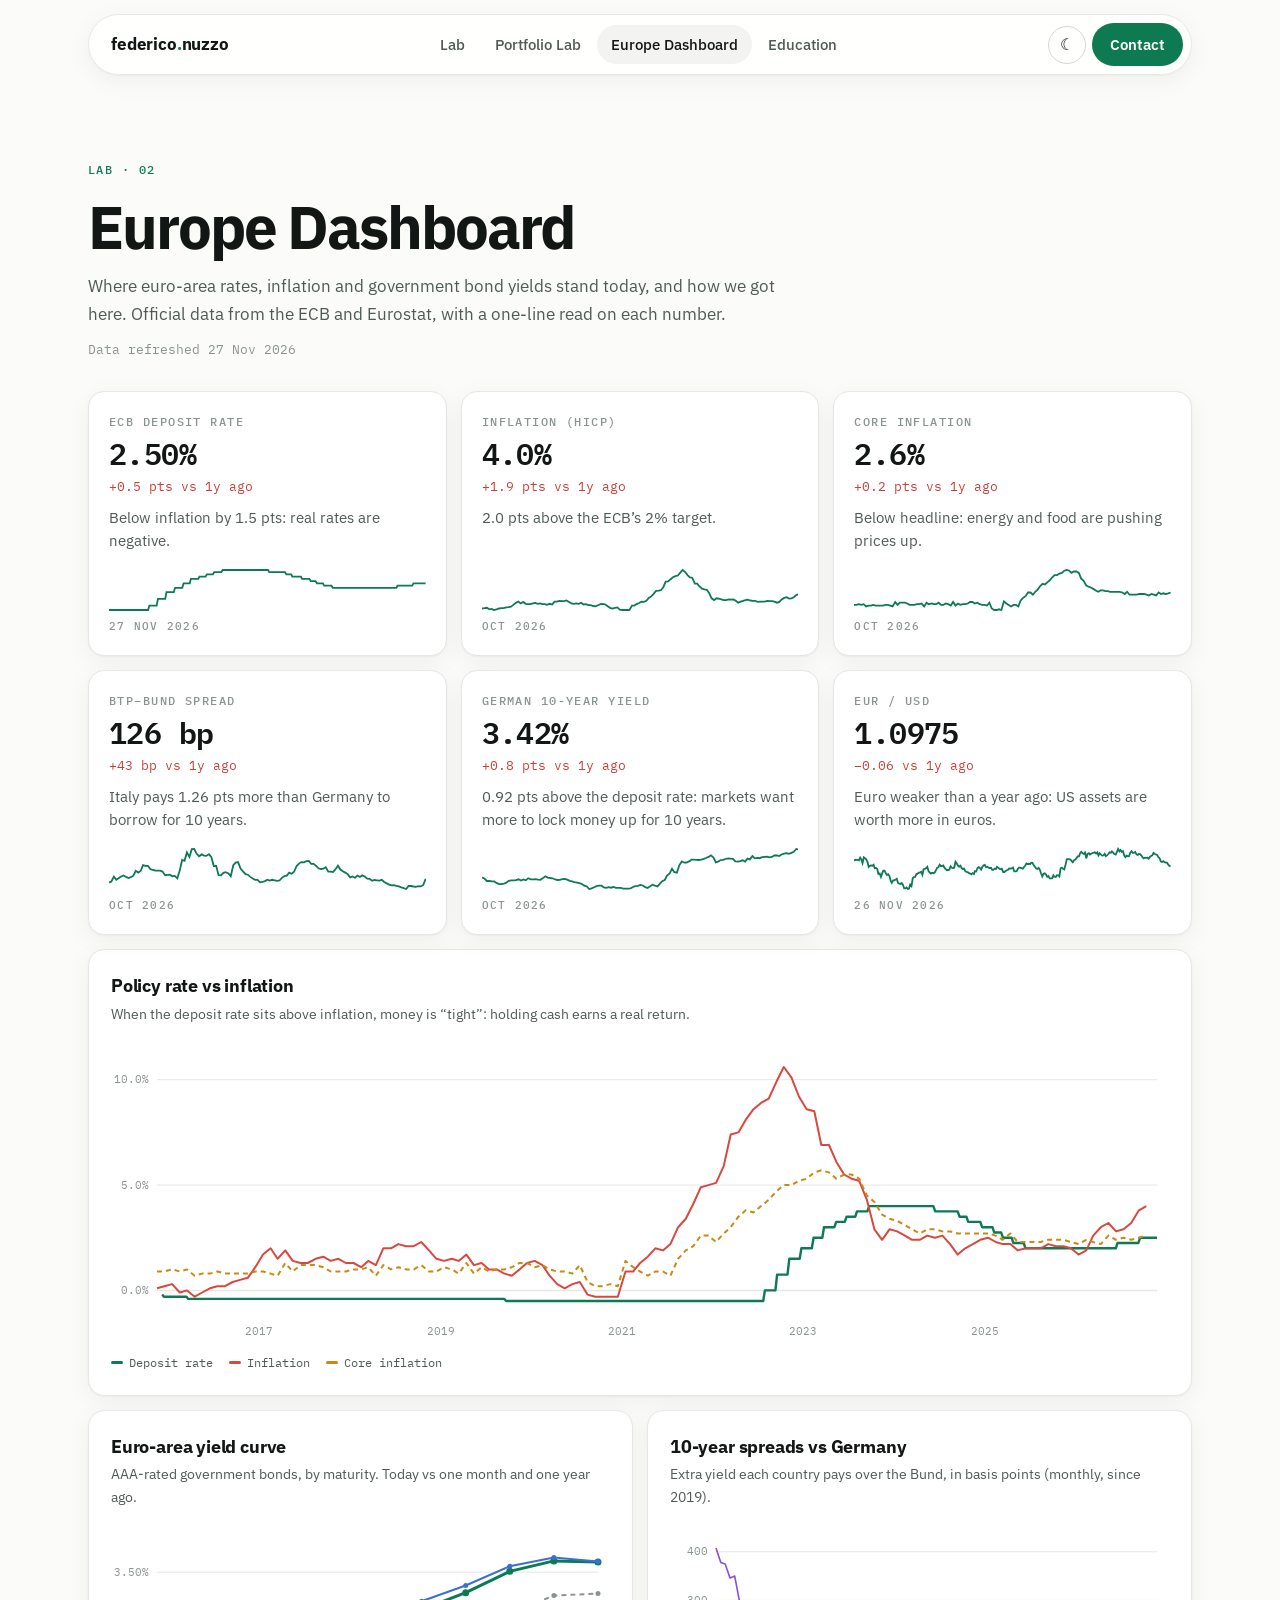
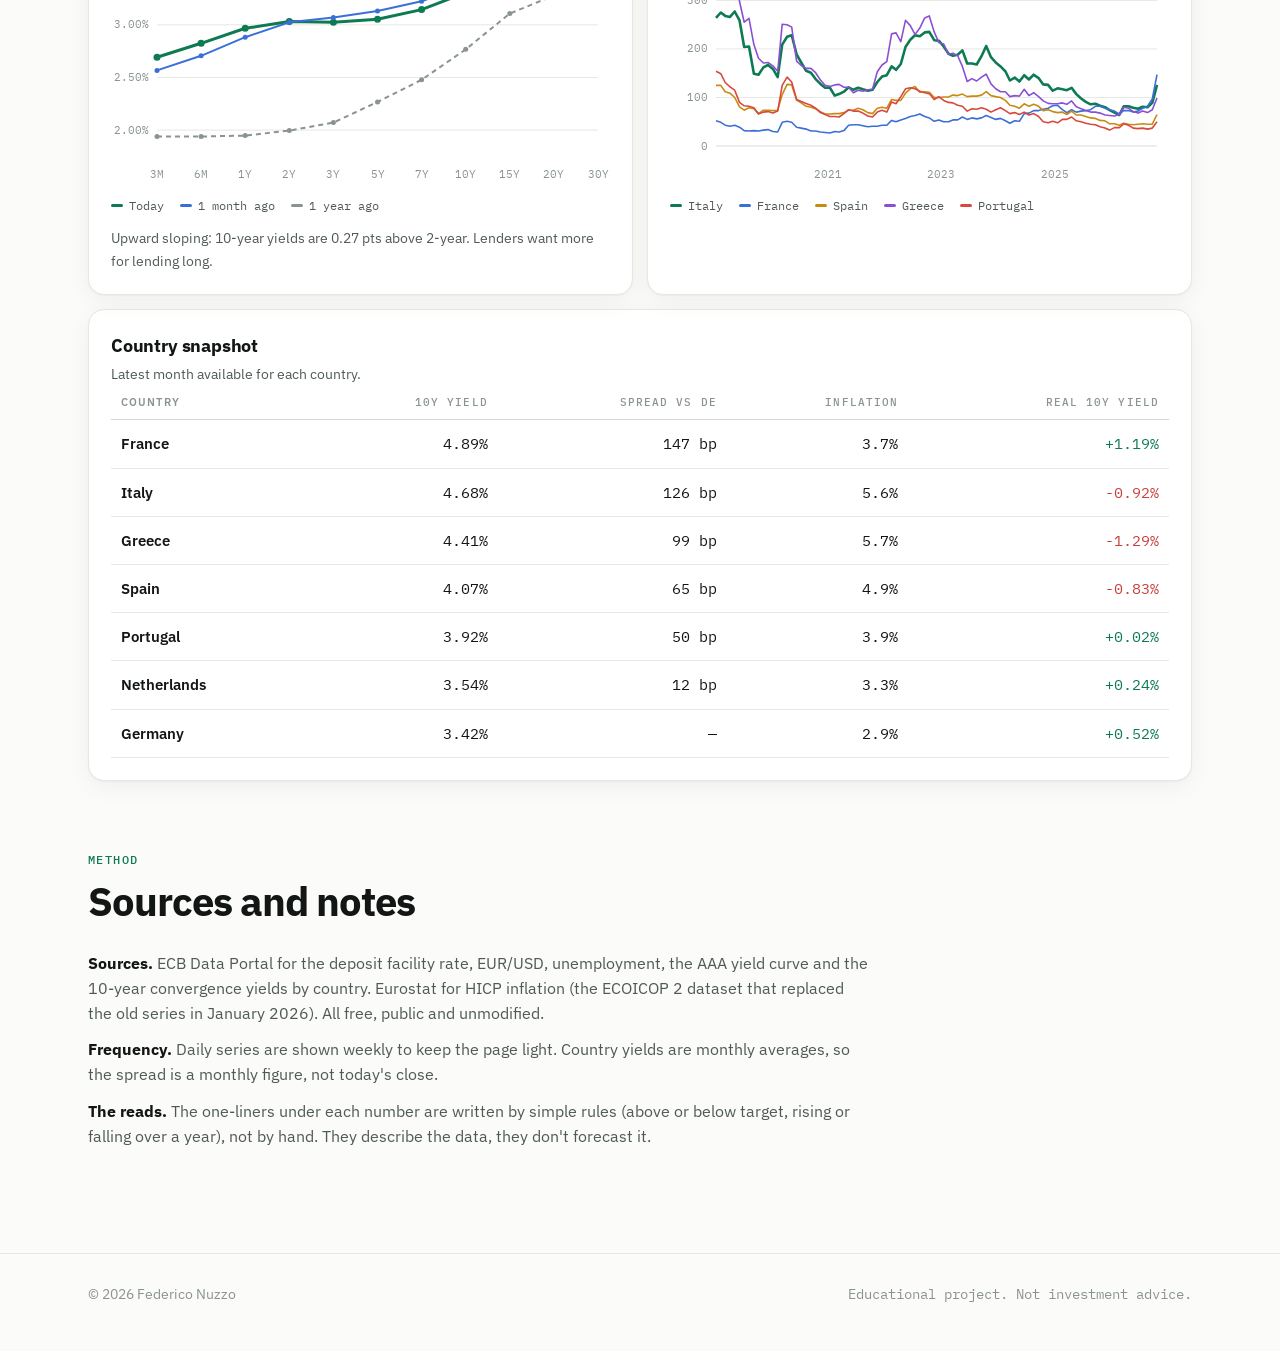
==== europe.html @ 2ead8a2f "Personal site: Portfolio Lab, Europe Dashboard, World Returns Map Co-Authored-By: Claude Opus 5.5 <n" ====
<!doctype html>
<html lang="en">
<head>
<meta charset="utf-8">
<meta name="viewport" content="width=device-width,initial-scale=1">
<title>Europe Dashboard · Federico Nuzzo</title>
<script src="assets/theme.js"></script>
<link rel="preconnect" href="https://fonts.googleapis.com"><link rel="preconnect" href="https://fonts.gstatic.com" crossorigin>
<link href="https://fonts.googleapis.com/css2?family=IBM+Plex+Mono:wght@400;500;600&family=IBM+Plex+Sans:wght@400;500;600;700&display=swap" rel="stylesheet">
<link rel="stylesheet" href="assets/style.css">
</head>
<body>
<nav class="nav"><div class="nav-in">
  <a href="index.html" class="logo">federico<span>.</span>nuzzo</a>
  <div class="nav-links"><a href="index.html#lab">Lab</a><a href="lab.html">Portfolio Lab</a><a href="europe.html" class="on">Europe Dashboard</a><a href="index.html#education">Education</a></div>
  <div class="nav-right"><button class="theme" id="theme" aria-label="Toggle dark mode">☾</button><a class="btn" href="index.html#contact">Contact</a></div>
</div></nav>

<header class="wrap page-hero">
  <span class="tag acc">Lab · 02</span>
  <h1>Europe Dashboard</h1>
  <p>Where euro-area rates, inflation and government bond yields stand today, and how we got here. Official data from the ECB and Eurostat, with a one-line read on each number.</p>
  <p class="mono" style="font-size:13px;margin-top:12px;color:var(--dim)" id="updated"></p>
</header>

<main class="wrap">
  <div class="kpis" id="kpis"></div>

  <div class="panel" style="margin-top:14px">
    <h3>Policy rate vs inflation</h3>
    <div class="sub">When the deposit rate sits above inflation, money is “tight”: holding cash earns a real return.</div>
    <div class="chart" id="c-policy"></div><div class="legend" id="l-policy"></div>
  </div>

  <div class="g2" style="margin-top:14px">
    <div class="panel">
      <h3>Euro-area yield curve</h3>
      <div class="sub">AAA-rated government bonds, by maturity. Today vs one month and one year ago.</div>
      <div class="chart" id="c-curve"></div><div class="legend" id="l-curve"></div>
      <p class="sub" id="curve-read" style="margin-top:12px"></p>
    </div>
    <div class="panel">
      <h3>10-year spreads vs Germany</h3>
      <div class="sub">Extra yield each country pays over the Bund, in basis points (monthly, since 2019).</div>
      <div class="chart" id="c-spread"></div><div class="legend" id="l-spread"></div>
    </div>
  </div>

  <div class="panel" style="margin-top:14px">
    <h3>Country snapshot</h3>
    <div class="sub">Latest month available for each country.</div>
    <div style="overflow-x:auto"><table class="dtable" id="countries"></table></div>
  </div>

  <section>
    <div class="sec-head"><div><span class="tag acc">Method</span><h2>Sources and notes</h2></div></div>
    <div class="method" style="color:var(--muted);max-width:780px;font-size:15.5px">
      <p><b style="color:var(--text)">Sources.</b> ECB Data Portal for the deposit facility rate, EUR/USD, unemployment, the AAA yield curve and the 10-year convergence yields by country. Eurostat for HICP inflation (the ECOICOP 2 dataset that replaced the old series in January 2026). All free, public and unmodified.</p>
      <p style="margin-top:12px"><b style="color:var(--text)">Frequency.</b> Daily series are shown weekly to keep the page light. Country yields are monthly averages, so the spread is a monthly figure, not today's close.</p>
      <p style="margin-top:12px"><b style="color:var(--text)">The reads.</b> The one-liners under each number are written by simple rules (above or below target, rising or falling over a year), not by hand. They describe the data, they don't forecast it.</p>
    </div>
  </section>
</main>

<footer><div class="wrap"><span>© 2026 Federico Nuzzo</span><span class="mono">Educational project. Not investment advice.</span></div></footer>

<script src="assets/charts.js"></script>
<script>
(async () => {
  const D = await (await fetch('data/europe.json')).json(), S = D.series, $ = id => document.getElementById(id);
  $('updated').textContent = 'Data refreshed ' + Charts.fmtDate(D.updated);
  const last = o => o.at(-1), ago = (o, months) => { const t = new Date(last(o)[0]); t.setMonth(t.getMonth() - months);
    return o.reduce((b, x) => Math.abs(new Date(x[0]) - t) < Math.abs(new Date(b[0]) - t) ? x : b, o[0]); };
  const sgn = v => (v > 0 ? '+' : v < 0 ? '−' : '±') + Math.abs(v);
  const chg = (v, unit, good) => `<span class="chg" style="color:${v === 0 ? 'var(--muted)' : (good ? v > 0 : v < 0) ? 'var(--pos)' : 'var(--neg)'}">${sgn(+v.toFixed(2))}${unit} vs 1y ago</span>`;

  // spread series (monthly, bp)
  const de = Object.fromEntries(D.yields.DE.obs);
  const spread = c => D.yields[c].obs.filter(o => de[o[0]] != null).map(o => [o[0], Math.round((o[1] - de[o[0]]) * 100)]);
  const it = spread('IT');

  const hicp = S.hicp.obs, core = S.core.obs, dfr = S.dfr.obs, fx = S.eurusd.obs, un = S.unemp.obs, bund = D.yields.DE.obs;
  const L = { dfr: last(dfr)[1], hicp: last(hicp)[1], core: last(core)[1], it: last(it)[1], bund: last(bund)[1], fx: last(fx)[1], un: last(un)[1] };
  const real = +(L.dfr - L.hicp).toFixed(2);
  const K = [
    { tag:'ECB deposit rate', val:L.dfr.toFixed(2)+'%', c:chg(L.dfr - ago(dfr,12)[1], ' pts'), obs:dfr, date:last(dfr)[0],
      read: real >= 0 ? `Above inflation by ${real} pts: a positive real rate.` : `Below inflation by ${Math.abs(real)} pts: real rates are negative.` },
    { tag:'Inflation (HICP)', val:L.hicp.toFixed(1)+'%', c:chg(L.hicp - ago(hicp,12)[1], ' pts', false), obs:hicp, date:last(hicp)[0],
      read: Math.abs(L.hicp - 2) <= .3 ? 'Close to the ECB’s 2% target.' : L.hicp > 2 ? `${(L.hicp-2).toFixed(1)} pts above the ECB’s 2% target.` : `${(2-L.hicp).toFixed(1)} pts below the ECB’s 2% target.` },
    { tag:'Core inflation', val:L.core.toFixed(1)+'%', c:chg(L.core - ago(core,12)[1], ' pts', false), obs:core, date:last(core)[0],
      read: L.hicp > L.core ? 'Below headline: energy and food are pushing prices up.' : 'Above headline: energy and food are holding prices down.' },
    { tag:'BTP–Bund spread', val:L.it+' bp', c:chg(L.it - ago(it,12)[1], ' bp', false), obs:it, date:last(it)[0],
      read: `Italy pays ${(L.it/100).toFixed(2)} pts more than Germany to borrow for 10 years.` },
    { tag:'German 10-year yield', val:L.bund.toFixed(2)+'%', c:chg(L.bund - ago(bund,12)[1], ' pts'), obs:bund, date:last(bund)[0],
      read: L.bund > L.dfr ? `${(L.bund-L.dfr).toFixed(2)} pts above the deposit rate: markets want more to lock money up for 10 years.` : 'Below the deposit rate: markets expect cuts ahead.' },
    { tag:'EUR / USD', val:L.fx.toFixed(4), c:chg(L.fx - ago(fx,12)[1], '', true), obs:fx, date:last(fx)[0],
      read: L.fx > ago(fx,12)[1] ? 'Euro stronger than a year ago: US assets are worth less in euros.' : 'Euro weaker than a year ago: US assets are worth more in euros.' },
  ];
  $('kpis').innerHTML = K.map((k,i) => `<div class="kpi rv in"><span class="tag">${k.tag}</span><div class="val">${k.val}</div>${k.c}<div class="read">${k.read}</div><div class="spk" id="spk${i}"></div><span class="tag" style="font-size:10.5px">${Charts.fmtDate(k.date)}</span></div>`).join('');
  K.forEach((k,i) => Charts.spark($('spk'+i), k.obs.slice(-260)));

  const leg = (id, s) => $(id).innerHTML = s.map(x => `<span><i style="background:${x.color}"></i>${x.name}</span>`).join('');
  function draw() {
    const pol = [
      { name:'Deposit rate', color:'var(--accent)', obs:dfr, width:2.4 },
      { name:'Inflation', color:'var(--p-mix)', obs:hicp },
      { name:'Core inflation', color:'var(--p-permanent)', obs:core, dash:true },
    ];
    Charts.time($('c-policy'), pol, { h:300, yfmt:v => v.toFixed(1)+'%', zeroLine:true }); leg('l-policy', pol);

    const M = Object.keys(D.curve), at = m => { const o = D.curve; return M.map(k => ago(o[k], m)[1]); };
    const cv = [ { name:'Today', color:'var(--accent)', vals:M.map(k => last(D.curve[k])[1]), width:3 },
                 { name:'1 month ago', color:'var(--p-threefund)', vals:at(1) },
                 { name:'1 year ago', color:'var(--dim)', vals:at(12), dash:true } ];
    Charts.cat($('c-curve'), M, cv, { h:260 }); leg('l-curve', cv);
    const slope = cv[0].vals[M.indexOf('10Y')] - cv[0].vals[M.indexOf('2Y')];
    $('curve-read').textContent = slope > .25 ? `Upward sloping: 10-year yields are ${slope.toFixed(2)} pts above 2-year. Lenders want more for lending long.`
      : slope < -.1 ? `Inverted: 2-year yields are above 10-year by ${Math.abs(slope).toFixed(2)} pts, often read as a sign of cuts or slowdown ahead.` : 'Almost flat between 2 and 10 years.';

    const cols = {IT:'var(--accent)', FR:'var(--p-threefund)', ES:'var(--p-permanent)', GR:'var(--p-butterfly)', PT:'var(--p-mix)'};
    const sp = Object.entries(cols).map(([c, color]) => ({ name:D.yields[c].name, color, obs:spread(c).filter(o => o[0] >= '2019'), width:c==='IT'?2.6:1.6 }));
    Charts.time($('c-spread'), sp, { h:260, yfmt:v => Math.round(v)+'' , zeroLine:true }); leg('l-spread', sp);
  }
  draw(); let tm; addEventListener('resize', () => { clearTimeout(tm); tm = setTimeout(draw, 150); });

  const rows = Object.entries(D.yields).map(([c, y]) => ({ c, name:y.name, yld:last(y.obs)[1], sp:c==='DE'?null:last(spread(c))[1], inf:D.inflation_by_country[c]?.[1] }))
    .sort((a,b) => b.yld - a.yld);
  $('countries').innerHTML = `<tr><th>Country</th><th>10Y yield</th><th>Spread vs DE</th><th>Inflation</th><th>Real 10Y yield</th></tr>` +
    rows.map(r => `<tr><td>${r.name}</td><td>${r.yld.toFixed(2)}%</td><td>${r.sp==null?'—':r.sp+' bp'}</td><td>${r.inf.toFixed(1)}%</td><td style="color:${r.yld-r.inf>=0?'var(--pos)':'var(--neg)'}">${(r.yld-r.inf>0?'+':'')+(r.yld-r.inf).toFixed(2)}%</td></tr>`).join('');
})();
</script>
</body>
</html>
---- assets/style.css ----
/* Federico Nuzzo — personal site. Light by default, dark on toggle, one green accent. */
:root{
  --bg:#fbfbf9; --bg2:#f3f4f1; --card:#ffffff; --line:#e6e8e3; --line2:#d4d8d0;
  --text:#121614; --muted:#4f5a55; --dim:#8a948f;
  --accent:#0d7a52; --accent-soft:#e3f2ea; --on-accent:#ffffff;
  --pos:#0d7a52; --neg:#c8403a;
  --pos-rgb:13,122,82; --neg-rgb:200,64,58;
  /* portfolio colours */
  --p-stocks:#121614; --p-6040:#9aa39e; --p-threefund:#3b6fd8; --p-allweather:#0d9a68;
  --p-permanent:#c98a12; --p-butterfly:#8b4fd6; --p-mix:#d9483f;
  --shadow:0 1px 2px rgba(16,24,20,.04),0 6px 24px rgba(16,24,20,.05);
  --radius:16px;
  --sans:"IBM Plex Sans",system-ui,-apple-system,sans-serif;
  --mono:"IBM Plex Mono",ui-monospace,Menlo,monospace;
}
[data-theme=dark]{
  --bg:#0b0d0c; --bg2:#111412; --card:#141816; --line:#222824; --line2:#2f3632;
  --text:#eef1ee; --muted:#a3ada7; --dim:#6b756f;
  --accent:#3fcf8e; --accent-soft:rgba(63,207,142,.12); --on-accent:#06130c;
  --pos:#3fcf8e; --neg:#f07167; --pos-rgb:63,207,142; --neg-rgb:240,113,103;
  --p-stocks:#eef1ee; --p-6040:#6b756f; --p-threefund:#7aa2ff; --p-allweather:#3fcf8e;
  --p-permanent:#e6b450; --p-butterfly:#c58af9; --p-mix:#f07167;
  --shadow:none;
}
*{box-sizing:border-box;margin:0;padding:0}
html{scroll-behavior:smooth}
body{background:var(--bg);color:var(--text);font-family:var(--sans);font-size:16.5px;line-height:1.6;-webkit-font-smoothing:antialiased;transition:background .3s,color .3s}
a{color:inherit;text-decoration:none}
.num,.mono{font-family:var(--mono);font-variant-numeric:tabular-nums}
.wrap{max-width:1160px;margin:0 auto;padding-left:28px;padding-right:28px}

/* nav */
.nav{position:sticky;top:14px;z-index:50;margin:14px auto 0;max-width:1160px;padding:0 28px}
.nav-in{display:flex;align-items:center;justify-content:space-between;gap:16px;
  background:color-mix(in srgb,var(--card) 85%,transparent);backdrop-filter:blur(14px);-webkit-backdrop-filter:blur(14px);
  border:1px solid var(--line);border-radius:999px;padding:8px 8px 8px 22px;box-shadow:var(--shadow)}
.logo{font-weight:700;letter-spacing:-.01em}
.logo span{color:var(--accent)}
.nav-links{display:flex;gap:2px}
.nav-links a{font-size:14.5px;font-weight:500;color:var(--muted);padding:8px 14px;border-radius:999px;transition:.2s}
.nav-links a:hover,.nav-links a.on{color:var(--text);background:var(--bg2)}
.nav-right{display:flex;gap:6px;align-items:center}
.theme{width:38px;height:38px;border-radius:50%;border:1px solid var(--line2);background:none;color:var(--text);cursor:pointer;font-size:16px;display:grid;place-items:center}
.theme:hover{background:var(--bg2)}
.btn{display:inline-flex;align-items:center;gap:8px;font-size:14.5px;font-weight:600;
  background:var(--accent);color:var(--on-accent);padding:10px 18px;border-radius:999px;transition:.2s}
.btn:hover{filter:brightness(1.08)}
.btn.ghost{background:transparent;color:var(--text);border:1px solid var(--line2)}
.btn.ghost:hover{background:var(--bg2)}

/* labels */
.tag{font-family:var(--mono);font-size:12px;font-weight:500;letter-spacing:.12em;text-transform:uppercase;color:var(--dim)}
.tag.acc{color:var(--accent)}
.pill{display:inline-block;font-family:var(--mono);font-size:11px;font-weight:500;letter-spacing:.1em;text-transform:uppercase;
  color:var(--muted);border:1px solid var(--line2);border-radius:999px;padding:4px 11px}
.pill.live{color:var(--accent);border-color:color-mix(in srgb,var(--accent) 40%,transparent);background:var(--accent-soft)}
.pill.live::before{content:"";display:inline-block;width:6px;height:6px;border-radius:50%;background:var(--accent);margin-right:7px;vertical-align:1px;animation:pulse 2s infinite}
@keyframes pulse{50%{opacity:.3}}

/* intro */
.intro{padding-top:96px;padding-bottom:64px;display:grid;grid-template-columns:1.25fr 1fr;gap:56px;align-items:end}
.intro h1{font-size:clamp(44px,6.5vw,80px);line-height:1;letter-spacing:-.035em;font-weight:700}
.intro .role{font-size:20px;font-weight:500;margin-top:18px;color:var(--muted)}
.intro .role b{color:var(--accent);font-weight:600}
.intro p{font-size:17.5px;color:var(--muted);margin-top:16px}
.intro p strong{color:var(--text);font-weight:600}
.why{background:var(--card);border:1px solid var(--line);border-radius:var(--radius);padding:26px;box-shadow:var(--shadow)}
.why p{margin-top:10px;font-size:16px}
.ticker{display:grid;grid-template-columns:repeat(4,1fr);gap:20px;padding:22px 0;border-top:1px solid var(--line);border-bottom:1px solid var(--line)}
.ticker div{display:flex;flex-direction:column;gap:4px}
.ticker b{font-family:var(--mono);font-size:22px;font-weight:600;font-variant-numeric:tabular-nums}

/* sections */
section{padding:64px 0}
.sec-head{display:flex;justify-content:space-between;align-items:end;gap:20px;margin-bottom:28px;flex-wrap:wrap}
.sec-head h2{font-size:clamp(28px,3.4vw,40px);letter-spacing:-.025em;font-weight:700;line-height:1.1;margin-top:8px}
.sec-head p{color:var(--muted);max-width:460px}

/* bento */
.bento{display:grid;grid-template-columns:repeat(6,1fr);gap:14px}
.card{background:var(--card);border:1px solid var(--line);border-radius:var(--radius);padding:26px;position:relative;overflow:hidden;box-shadow:var(--shadow);transition:border-color .25s,transform .25s}
a.card:hover{border-color:var(--accent);transform:translateY(-2px)}
.card h3{font-size:21px;letter-spacing:-.015em;font-weight:700;margin:14px 0 8px}
.card p{color:var(--muted);font-size:15.5px}
.card .arrow{position:absolute;top:22px;right:22px;width:36px;height:36px;border-radius:50%;border:1px solid var(--line2);display:grid;place-items:center;color:var(--muted);transition:.25s}
a.card:hover .arrow{color:var(--on-accent);background:var(--accent);border-color:var(--accent)}
.c-big{grid-column:span 4;min-height:360px;display:flex;flex-direction:column}
.c-side{grid-column:span 2}
.c-half{grid-column:span 3}
.c-third{grid-column:span 2}
.spark{margin-top:auto;padding-top:20px}
.spark svg{width:100%;height:150px;display:block}
.mini-legend{display:flex;gap:16px;flex-wrap:wrap;margin-top:10px}
.mini-legend span{font-family:var(--mono);font-size:12px;color:var(--muted)}
.mini-legend i{display:inline-block;width:10px;height:3px;margin-right:6px;vertical-align:3px;border-radius:2px}

/* education */
.edu{display:grid;grid-template-columns:1fr 1fr;gap:14px}
.edu .card h3{margin-top:10px}
.edu .org{color:var(--accent);font-weight:600;font-size:15px}
.edu .when{font-family:var(--mono);font-size:13px;color:var(--dim)}
.edu ul{list-style:none;margin-top:16px;display:flex;flex-direction:column;gap:12px}
.edu li{font-size:15.5px;color:var(--muted);padding-left:18px;position:relative}
.edu li::before{content:"";position:absolute;left:0;top:10px;width:7px;height:7px;border-radius:2px;background:var(--accent)}
.edu li b{color:var(--text);font-weight:600}

/* projects list */
.proj{border-top:1px solid var(--line)}
.proj-row{display:grid;grid-template-columns:220px 1fr auto;gap:28px;padding:24px 0;border-bottom:1px solid var(--line);align-items:start}
.proj-row .course{font-family:var(--mono);font-size:12.5px;color:var(--dim);line-height:1.5}
.proj-row h4{font-size:18.5px;font-weight:700;letter-spacing:-.01em}
.proj-row p{color:var(--muted);font-size:15.5px;margin-top:6px;max-width:700px}
.proj-row .tools{display:flex;gap:6px;flex-wrap:wrap;justify-content:flex-end;max-width:200px}

.contact{display:flex;justify-content:space-between;align-items:center;gap:24px;flex-wrap:wrap}
.contact h2{font-size:clamp(26px,3vw,36px);letter-spacing:-.02em;font-weight:700}
.contact p{color:var(--muted);margin-top:6px}

footer{border-top:1px solid var(--line);margin-top:40px;padding:30px 0 46px;color:var(--dim);font-size:13.5px}
footer .wrap{display:flex;justify-content:space-between;gap:20px;flex-wrap:wrap}

/* reveal */
.rv{opacity:0;transform:translateY(14px);transition:opacity .7s ease,transform .7s ease}
.rv.in{opacity:1;transform:none}
@media (prefers-reduced-motion:reduce){.rv{opacity:1;transform:none;transition:none}*{animation:none!important}}

@media (max-width:900px){
  .intro{grid-template-columns:1fr;gap:28px;padding-top:64px}
  .c-big,.c-side,.c-half,.c-third{grid-column:span 6}
  .edu{grid-template-columns:1fr}
  .ticker{grid-template-columns:1fr 1fr}
  .nav-links{display:none}
  .proj-row{grid-template-columns:1fr;gap:6px}.proj-row .tools{justify-content:flex-start;max-width:none}
}

/* ---- shared data-page components ---- */
.page-hero{padding-top:80px;padding-bottom:30px}
.page-hero h1{font-size:clamp(36px,5vw,60px);letter-spacing:-.035em;line-height:1.03;font-weight:700;margin-top:14px}
.page-hero p{color:var(--muted);max-width:700px;margin-top:16px;font-size:17px}
.panel{background:var(--card);box-shadow:var(--shadow);border:1px solid var(--line);border-radius:var(--radius);padding:22px}
.panel h3{font-size:18px;font-weight:700;letter-spacing:-.01em}
.panel .sub{color:var(--muted);font-size:14px;margin-top:2px}
.chart{position:relative;margin-top:16px}
.chart svg{width:100%;display:block;overflow:visible}
.chart text{font-family:var(--mono);font-size:10.5px;fill:var(--dim)}
.tip{position:absolute;pointer-events:none;background:var(--card);box-shadow:var(--shadow);border:1px solid var(--line2);border-radius:10px;padding:10px 12px;font:12px var(--mono);min-width:180px;opacity:0;transition:opacity .15s;z-index:5}
.tip div{display:flex;justify-content:space-between;gap:14px}.tip b{font-weight:600}
.legend{display:flex;gap:16px;flex-wrap:wrap;margin-top:12px}
.legend span{font-family:var(--mono);font-size:12px;color:var(--muted)}
.legend i{display:inline-block;width:12px;height:3px;border-radius:2px;margin-right:6px;vertical-align:3px}
.dtable{width:100%;border-collapse:collapse;font-size:14.5px}
.dtable th{font:500 11px var(--mono);letter-spacing:.1em;text-transform:uppercase;color:var(--dim);text-align:right;padding:10px;border-bottom:1px solid var(--line2)}
.dtable td{padding:12px 10px;border-bottom:1px solid var(--line);text-align:right;font-family:var(--mono);font-variant-numeric:tabular-nums}
.dtable th:first-child,.dtable td:first-child{text-align:left;font-family:var(--sans);font-weight:600}
.kpis{display:grid;grid-template-columns:repeat(3,1fr);gap:14px}
.kpi{background:var(--card);border:1px solid var(--line);border-radius:var(--radius);padding:20px;box-shadow:var(--shadow);display:flex;flex-direction:column;gap:6px}
.kpi .val{font-family:var(--mono);font-size:30px;font-weight:600;letter-spacing:-.02em;font-variant-numeric:tabular-nums;line-height:1.1}
.kpi .chg{font-family:var(--mono);font-size:12.5px}
.kpi .read{color:var(--muted);font-size:14.5px;margin-top:4px}
.kpi .spk{margin-top:auto;padding-top:10px}
.g2{display:grid;grid-template-columns:1fr 1fr;gap:14px}
.seg{display:inline-flex;border:1px solid var(--line2);border-radius:999px;padding:3px}
.seg button{background:none;border:0;color:var(--muted);font:500 13px var(--mono);padding:6px 13px;border-radius:999px;cursor:pointer}
.seg button.on{background:var(--text);color:var(--bg)}
@media(max-width:900px){.kpis,.g2{grid-template-columns:1fr}}

.me{display:flex;align-items:center;gap:18px}
.me img{width:96px;height:96px;border-radius:50%;object-fit:cover;object-position:center;border:3px solid var(--card);box-shadow:0 0 0 1px var(--line2),var(--shadow)}
.c-wide{grid-column:span 6}
@media (max-width:900px){.c-wide{grid-column:span 6}}
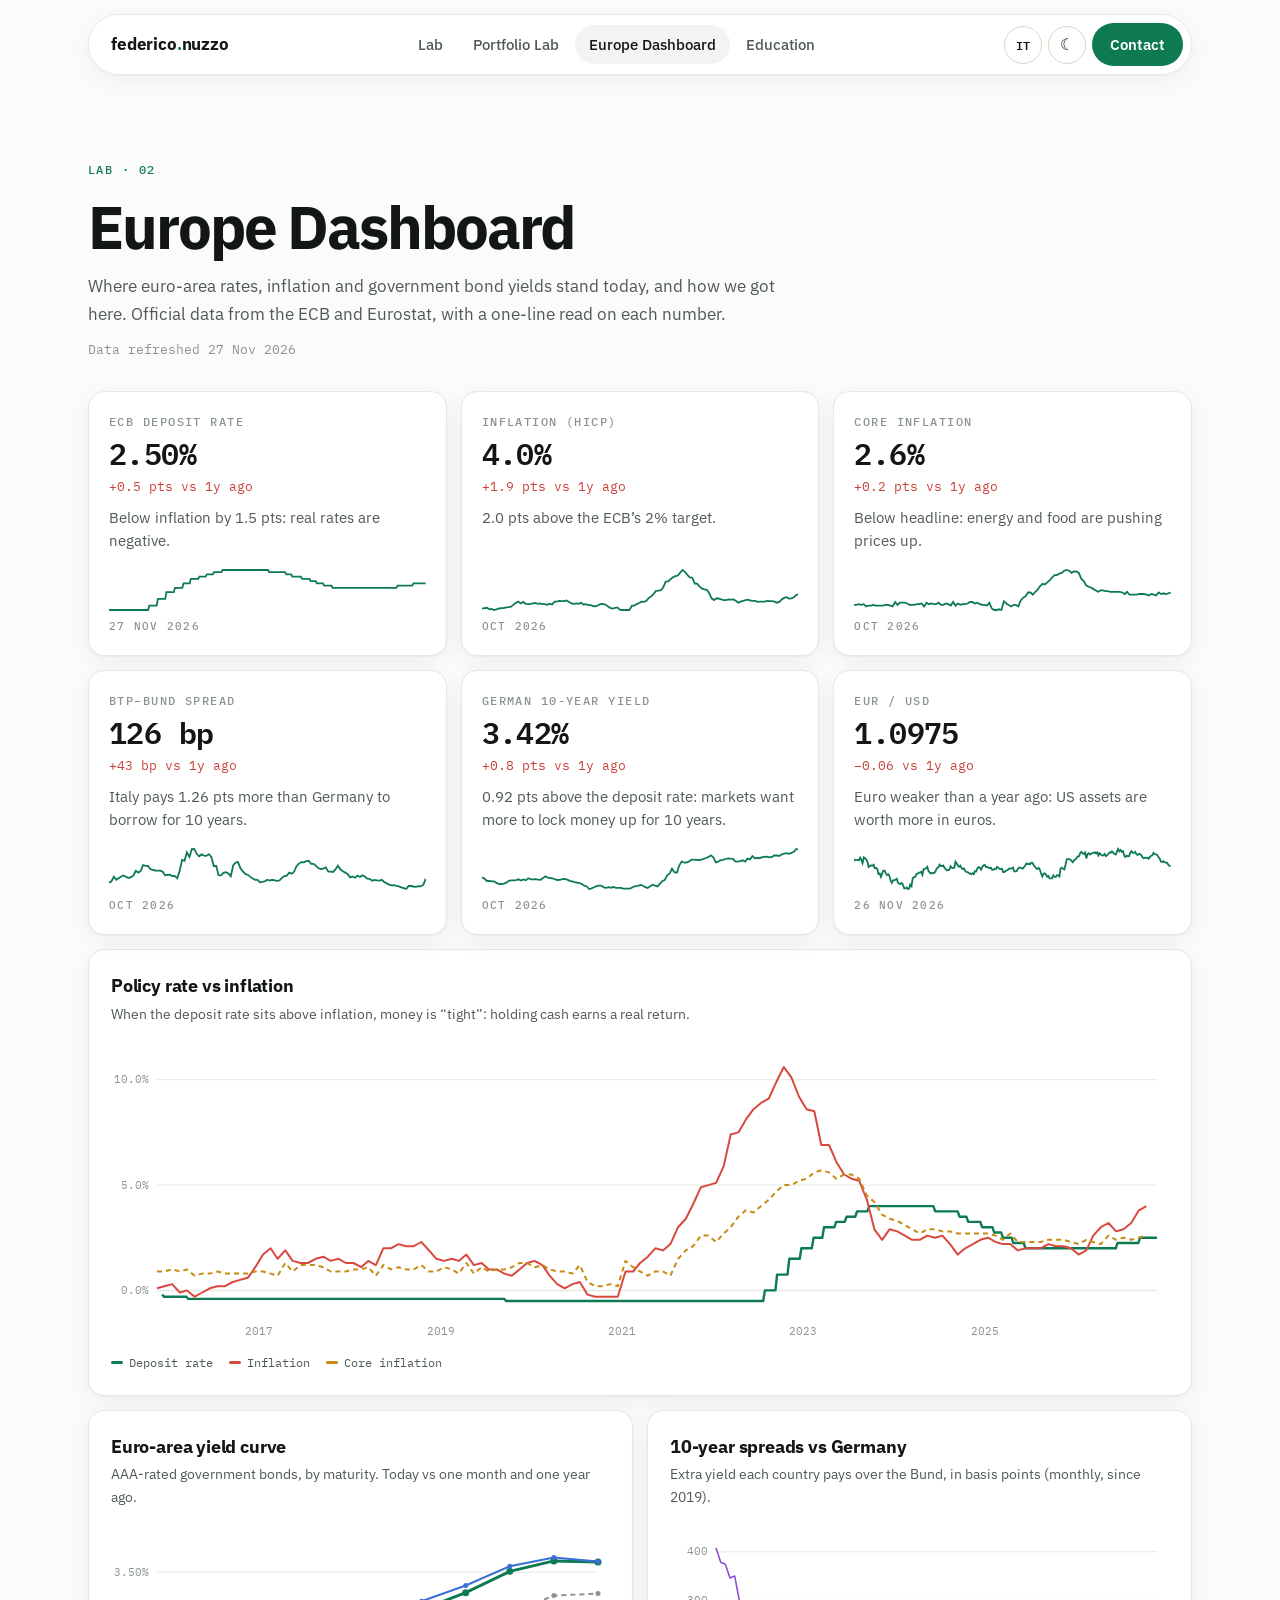
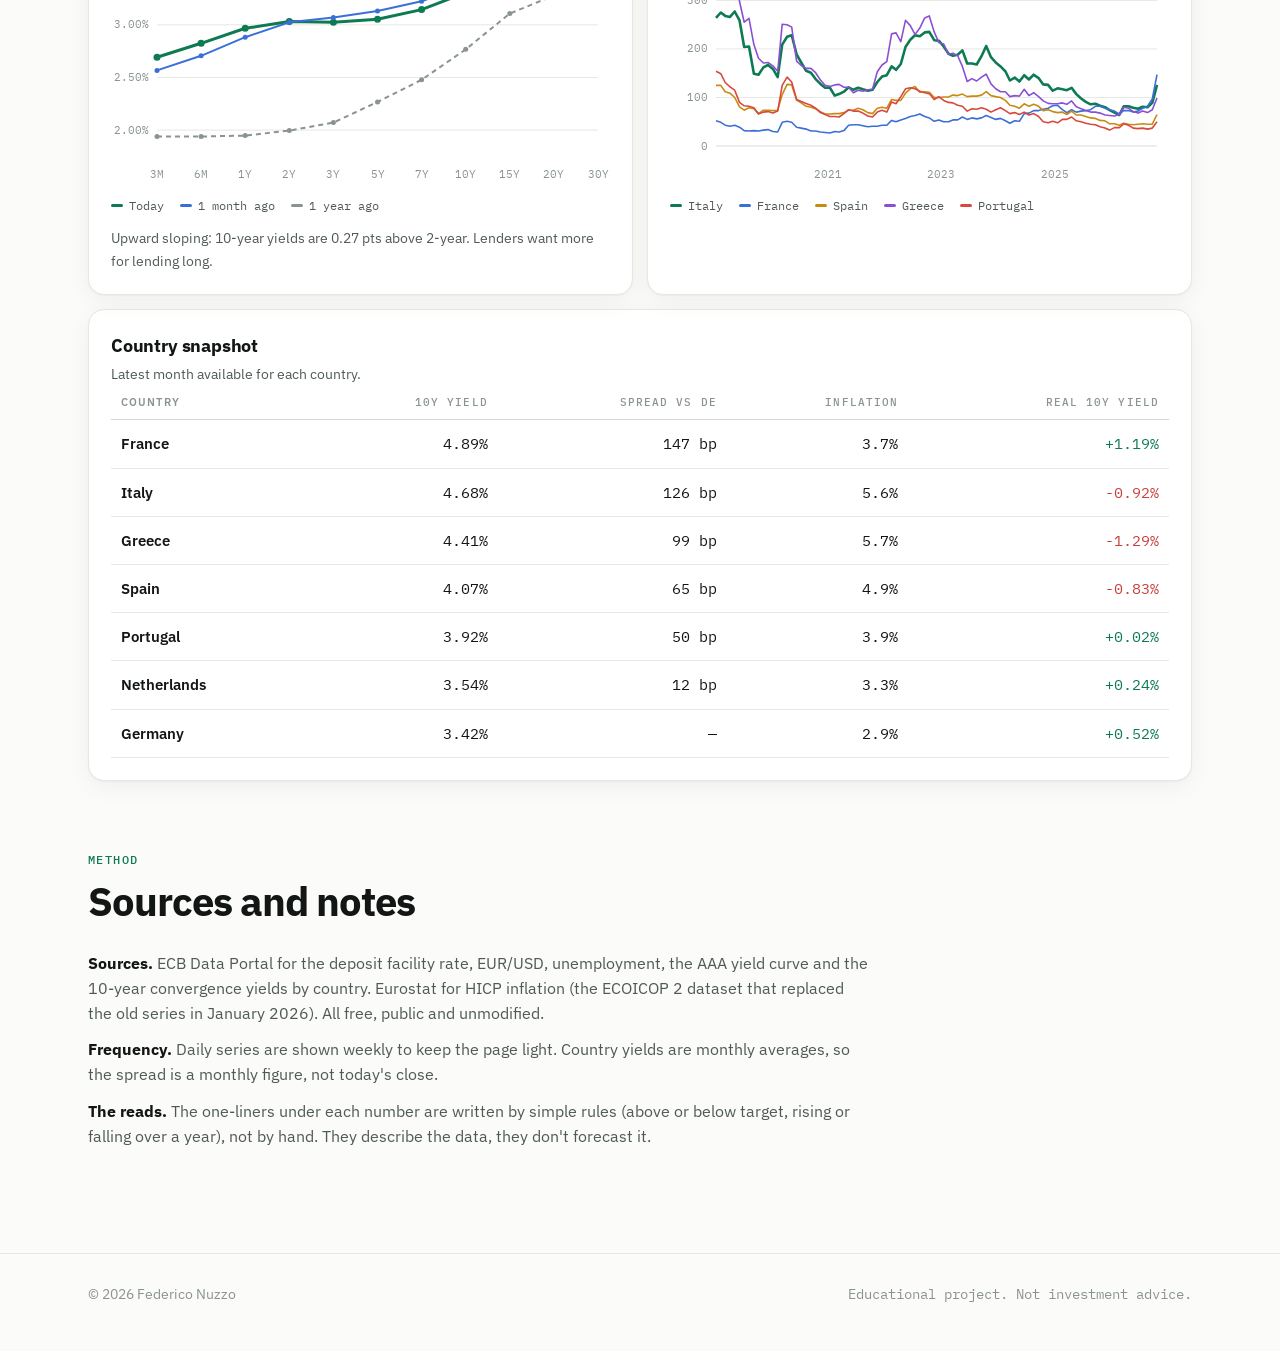
==== commit afb929ed: "Add IT/EN language switch Co-Authored-By: Claude Opus 5.5 <noreply@anthropic.com>" ====
--- a/europe.html
+++ b/europe.html
@@ -5,6 +5,7 @@
 <meta name="viewport" content="width=device-width,initial-scale=1">
 <title>Europe Dashboard · Federico Nuzzo</title>
 <script src="assets/theme.js"></script>
+<script src="assets/i18n.js"></script>
 <link rel="preconnect" href="https://fonts.googleapis.com"><link rel="preconnect" href="https://fonts.gstatic.com" crossorigin>
 <link href="https://fonts.googleapis.com/css2?family=IBM+Plex+Mono:wght@400;500;600&family=IBM+Plex+Sans:wght@400;500;600;700&display=swap" rel="stylesheet">
 <link rel="stylesheet" href="assets/style.css">
@@ -68,11 +69,11 @@
 <script>
 (async () => {
   const D = await (await fetch('data/europe.json')).json(), S = D.series, $ = id => document.getElementById(id);
-  $('updated').textContent = 'Data refreshed ' + Charts.fmtDate(D.updated);
+  const upd = () => $('updated').textContent = I18N.L('Data refreshed ','Dati aggiornati al ') + Charts.fmtDate(D.updated); upd();
   const last = o => o.at(-1), ago = (o, months) => { const t = new Date(last(o)[0]); t.setMonth(t.getMonth() - months);
     return o.reduce((b, x) => Math.abs(new Date(x[0]) - t) < Math.abs(new Date(b[0]) - t) ? x : b, o[0]); };
   const sgn = v => (v > 0 ? '+' : v < 0 ? '−' : '±') + Math.abs(v);
-  const chg = (v, unit, good) => `<span class="chg" style="color:${v === 0 ? 'var(--muted)' : (good ? v > 0 : v < 0) ? 'var(--pos)' : 'var(--neg)'}">${sgn(+v.toFixed(2))}${unit} vs 1y ago</span>`;
+  const chg = (v, unit, good) => `<span class="chg" style="color:${v === 0 ? 'var(--muted)' : (good ? v > 0 : v < 0) ? 'var(--pos)' : 'var(--neg)'}">${sgn(+v.toFixed(2))}${unit}${I18N.L(" vs 1y ago"," rispetto a 1 anno fa")}</span>`;
 
   // spread series (monthly, bp)
   const de = Object.fromEntries(D.yields.DE.obs);
@@ -80,24 +81,24 @@
   const it = spread('IT');
 
   const hicp = S.hicp.obs, core = S.core.obs, dfr = S.dfr.obs, fx = S.eurusd.obs, un = S.unemp.obs, bund = D.yields.DE.obs;
-  const L = { dfr: last(dfr)[1], hicp: last(hicp)[1], core: last(core)[1], it: last(it)[1], bund: last(bund)[1], fx: last(fx)[1], un: last(un)[1] };
-  const real = +(L.dfr - L.hicp).toFixed(2);
-  const K = [
-    { tag:'ECB deposit rate', val:L.dfr.toFixed(2)+'%', c:chg(L.dfr - ago(dfr,12)[1], ' pts'), obs:dfr, date:last(dfr)[0],
-      read: real >= 0 ? `Above inflation by ${real} pts: a positive real rate.` : `Below inflation by ${Math.abs(real)} pts: real rates are negative.` },
-    { tag:'Inflation (HICP)', val:L.hicp.toFixed(1)+'%', c:chg(L.hicp - ago(hicp,12)[1], ' pts', false), obs:hicp, date:last(hicp)[0],
-      read: Math.abs(L.hicp - 2) <= .3 ? 'Close to the ECB’s 2% target.' : L.hicp > 2 ? `${(L.hicp-2).toFixed(1)} pts above the ECB’s 2% target.` : `${(2-L.hicp).toFixed(1)} pts below the ECB’s 2% target.` },
-    { tag:'Core inflation', val:L.core.toFixed(1)+'%', c:chg(L.core - ago(core,12)[1], ' pts', false), obs:core, date:last(core)[0],
-      read: L.hicp > L.core ? 'Below headline: energy and food are pushing prices up.' : 'Above headline: energy and food are holding prices down.' },
-    { tag:'BTP–Bund spread', val:L.it+' bp', c:chg(L.it - ago(it,12)[1], ' bp', false), obs:it, date:last(it)[0],
-      read: `Italy pays ${(L.it/100).toFixed(2)} pts more than Germany to borrow for 10 years.` },
-    { tag:'German 10-year yield', val:L.bund.toFixed(2)+'%', c:chg(L.bund - ago(bund,12)[1], ' pts'), obs:bund, date:last(bund)[0],
-      read: L.bund > L.dfr ? `${(L.bund-L.dfr).toFixed(2)} pts above the deposit rate: markets want more to lock money up for 10 years.` : 'Below the deposit rate: markets expect cuts ahead.' },
-    { tag:'EUR / USD', val:L.fx.toFixed(4), c:chg(L.fx - ago(fx,12)[1], '', true), obs:fx, date:last(fx)[0],
-      read: L.fx > ago(fx,12)[1] ? 'Euro stronger than a year ago: US assets are worth less in euros.' : 'Euro weaker than a year ago: US assets are worth more in euros.' },
-  ];
-  $('kpis').innerHTML = K.map((k,i) => `<div class="kpi rv in"><span class="tag">${k.tag}</span><div class="val">${k.val}</div>${k.c}<div class="read">${k.read}</div><div class="spk" id="spk${i}"></div><span class="tag" style="font-size:10.5px">${Charts.fmtDate(k.date)}</span></div>`).join('');
-  K.forEach((k,i) => Charts.spark($('spk'+i), k.obs.slice(-260)));
+  const V = { dfr: last(dfr)[1], hicp: last(hicp)[1], core: last(core)[1], it: last(it)[1], bund: last(bund)[1], fx: last(fx)[1], un: last(un)[1] };
+  const real = +(V.dfr - V.hicp).toFixed(2);
+  const L = I18N.L; let K; const build = () => { K = [
+    { tag:'ECB deposit rate', val:V.dfr.toFixed(2)+'%', c:chg(V.dfr - ago(dfr,12)[1], L(' pts',' punti')), obs:dfr, date:last(dfr)[0],
+      read: real >= 0 ? L(`Above inflation by ${real} pts: a positive real rate.`,`Sopra l'inflazione di ${real} punti: tasso reale positivo.`) : L(`Below inflation by ${Math.abs(real)} pts: real rates are negative.`,`Sotto l'inflazione di ${Math.abs(real)} punti: tassi reali negativi.`) },
+    { tag:'Inflation (HICP)', val:V.hicp.toFixed(1)+'%', c:chg(V.hicp - ago(hicp,12)[1], L(' pts',' punti'), false), obs:hicp, date:last(hicp)[0],
+      read: Math.abs(V.hicp - 2) <= .3 ? L('Close to the ECB’s 2% target.','Vicina all’obiettivo BCE del 2%.') : V.hicp > 2 ? L(`${(V.hicp-2).toFixed(1)} pts above the ECB’s 2% target.`,`${(V.hicp-2).toFixed(1)} punti sopra l’obiettivo BCE del 2%.`) : L(`${(2-V.hicp).toFixed(1)} pts below the ECB’s 2% target.`,`${(2-V.hicp).toFixed(1)} punti sotto l’obiettivo BCE del 2%.`) },
+    { tag:'Core inflation', val:V.core.toFixed(1)+'%', c:chg(V.core - ago(core,12)[1], L(' pts',' punti'), false), obs:core, date:last(core)[0],
+      read: V.hicp > V.core ? L('Below headline: energy and food are pushing prices up.','Sotto l’inflazione totale: energia e cibo spingono i prezzi in alto.') : L('Above headline: energy and food are holding prices down.','Sopra l’inflazione totale: energia e cibo frenano i prezzi.') },
+    { tag:'BTP–Bund spread', val:V.it+' bp', c:chg(V.it - ago(it,12)[1], ' bp', false), obs:it, date:last(it)[0],
+      read: L(`Italy pays ${(V.it/100).toFixed(2)} pts more than Germany to borrow for 10 years.`,`L’Italia paga ${(V.it/100).toFixed(2)} punti in più della Germania per indebitarsi a 10 anni.`) },
+    { tag:'German 10-year yield', val:V.bund.toFixed(2)+'%', c:chg(V.bund - ago(bund,12)[1], L(' pts',' punti')), obs:bund, date:last(bund)[0],
+      read: V.bund > V.dfr ? L(`${(V.bund-V.dfr).toFixed(2)} pts above the deposit rate: markets want more to lock money up for 10 years.`,`${(V.bund-V.dfr).toFixed(2)} punti sopra il tasso sui depositi: il mercato chiede di più per vincolare i soldi 10 anni.`) : L('Below the deposit rate: markets expect cuts ahead.','Sotto il tasso sui depositi: il mercato si aspetta tagli.') },
+    { tag:'EUR / USD', val:V.fx.toFixed(4), c:chg(V.fx - ago(fx,12)[1], '', true), obs:fx, date:last(fx)[0],
+      read: V.fx > ago(fx,12)[1] ? L('Euro stronger than a year ago: US assets are worth less in euros.','Euro più forte di un anno fa: gli investimenti USA valgono meno in euro.') : L('Euro weaker than a year ago: US assets are worth more in euros.','Euro più debole di un anno fa: gli investimenti USA valgono di più in euro.') },
+  ]; };
+  const kpis = () => { build(); $('kpis').innerHTML = K.map((k,i) => `<div class="kpi rv in"><span class="tag">${k.tag}</span><div class="val">${k.val}</div>${k.c}<div class="read">${k.read}</div><div class="spk" id="spk${i}"></div><span class="tag" style="font-size:10.5px">${Charts.fmtDate(k.date)}</span></div>`).join('');
+  K.forEach((k,i) => Charts.spark($('spk'+i), k.obs.slice(-260))); }; kpis();
 
   const leg = (id, s) => $(id).innerHTML = s.map(x => `<span><i style="background:${x.color}"></i>${x.name}</span>`).join('');
   function draw() {
@@ -114,14 +115,14 @@
                  { name:'1 year ago', color:'var(--dim)', vals:at(12), dash:true } ];
     Charts.cat($('c-curve'), M, cv, { h:260 }); leg('l-curve', cv);
     const slope = cv[0].vals[M.indexOf('10Y')] - cv[0].vals[M.indexOf('2Y')];
-    $('curve-read').textContent = slope > .25 ? `Upward sloping: 10-year yields are ${slope.toFixed(2)} pts above 2-year. Lenders want more for lending long.`
-      : slope < -.1 ? `Inverted: 2-year yields are above 10-year by ${Math.abs(slope).toFixed(2)} pts, often read as a sign of cuts or slowdown ahead.` : 'Almost flat between 2 and 10 years.';
+    const Lc = I18N.L; $('curve-read').textContent = slope > .25 ? Lc(`Upward sloping: 10-year yields are ${slope.toFixed(2)} pts above 2-year. Lenders want more for lending long.`,`Inclinata verso l’alto: il 10 anni rende ${slope.toFixed(2)} punti più del 2 anni. Chi presta a lungo chiede di più.`)
+      : slope < -.1 ? Lc(`Inverted: 2-year yields are above 10-year by ${Math.abs(slope).toFixed(2)} pts, often read as a sign of cuts or slowdown ahead.`,`Invertita: il 2 anni rende ${Math.abs(slope).toFixed(2)} punti più del 10 anni, spesso letto come segnale di tagli o rallentamento.`) : Lc('Almost flat between 2 and 10 years.','Quasi piatta tra 2 e 10 anni.');
 
     const cols = {IT:'var(--accent)', FR:'var(--p-threefund)', ES:'var(--p-permanent)', GR:'var(--p-butterfly)', PT:'var(--p-mix)'};
     const sp = Object.entries(cols).map(([c, color]) => ({ name:D.yields[c].name, color, obs:spread(c).filter(o => o[0] >= '2019'), width:c==='IT'?2.6:1.6 }));
     Charts.time($('c-spread'), sp, { h:260, yfmt:v => Math.round(v)+'' , zeroLine:true }); leg('l-spread', sp);
   }
-  draw(); let tm; addEventListener('resize', () => { clearTimeout(tm); tm = setTimeout(draw, 150); });
+  draw(); addEventListener('langchange', () => { upd(); kpis(); draw(); }); let tm; addEventListener('resize', () => { clearTimeout(tm); tm = setTimeout(draw, 150); });
 
   const rows = Object.entries(D.yields).map(([c, y]) => ({ c, name:y.name, yld:last(y.obs)[1], sp:c==='DE'?null:last(spread(c))[1], inf:D.inflation_by_country[c]?.[1] }))
     .sort((a,b) => b.yld - a.yld);
--- a/assets/style.css
+++ b/assets/style.css
@@ -168,3 +168,4 @@
 .me img{width:96px;height:96px;border-radius:50%;object-fit:cover;object-position:center;border:3px solid var(--card);box-shadow:0 0 0 1px var(--line2),var(--shadow)}
 .c-wide{grid-column:span 6}
 @media (max-width:900px){.c-wide{grid-column:span 6}}
+.theme.lang{font:600 12px var(--mono);letter-spacing:.04em}
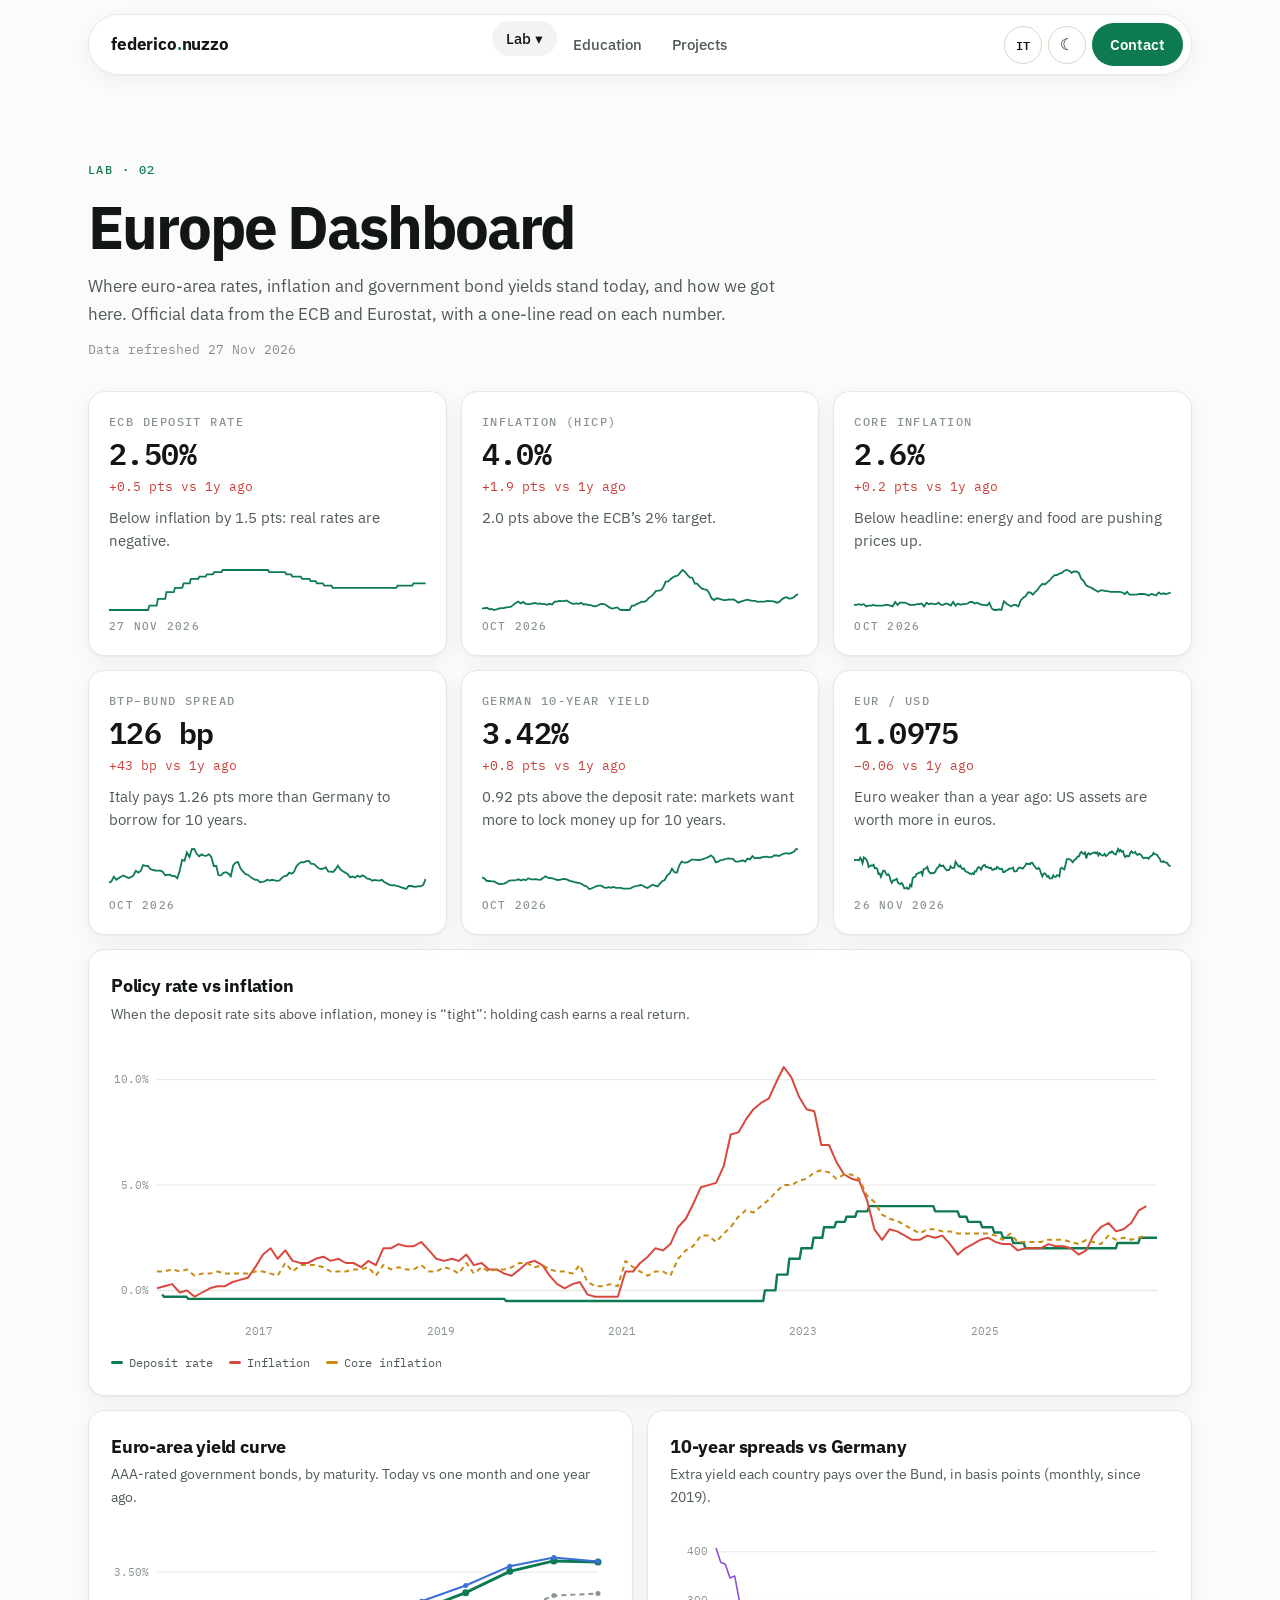
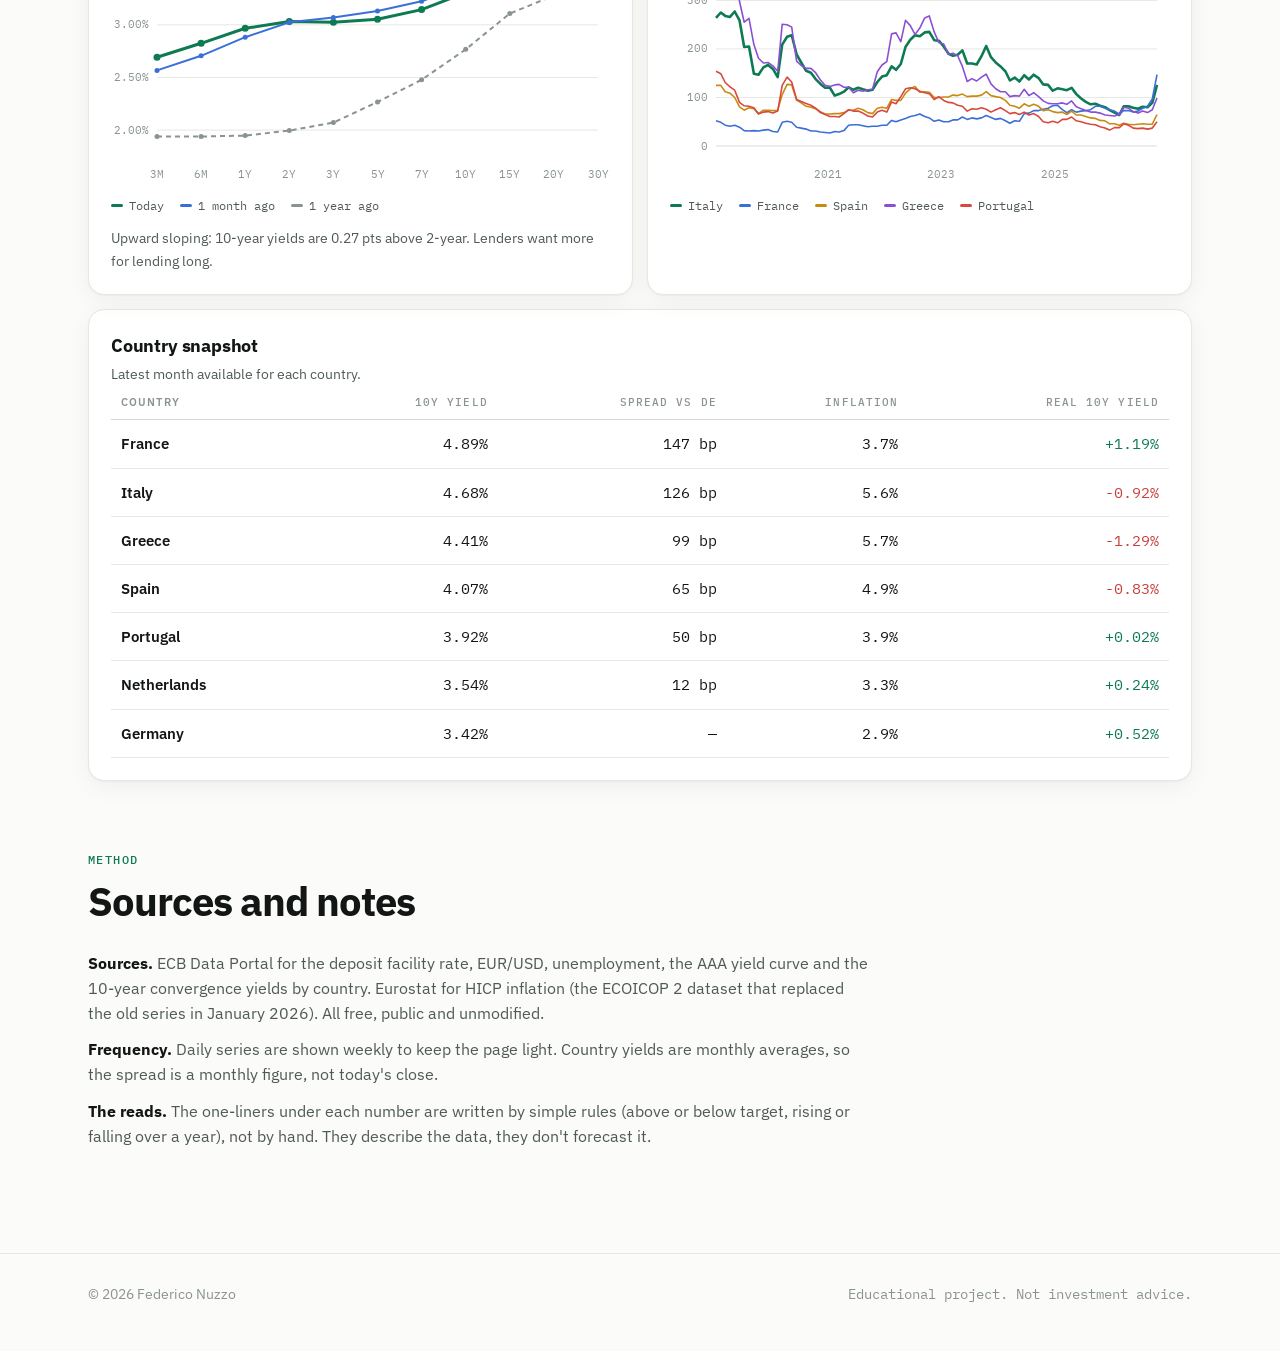
==== commit 456d6198: "Top bar: Lab dropdown with interactive projects, Education, Projects Co-Authored-By: Claude Opus 5.5" ====
--- a/europe.html
+++ b/europe.html
@@ -13,7 +13,10 @@
 <body>
 <nav class="nav"><div class="nav-in">
   <a href="index.html" class="logo">federico<span>.</span>nuzzo</a>
-  <div class="nav-links"><a href="index.html#lab">Lab</a><a href="lab.html">Portfolio Lab</a><a href="europe.html" class="on">Europe Dashboard</a><a href="index.html#education">Education</a></div>
+  <div class="nav-links">
+    <div class="dd"><a href="index.html#lab" class="on">Lab ▾</a><div class="dd-menu"><a href="lab.html">Portfolio Lab</a><a href="europe.html" class="on">Europe Dashboard</a><a href="world.html">World Returns Map</a></div></div>
+    <a href="index.html#education">Education</a><a href="index.html#projects">Projects</a>
+  </div>
   <div class="nav-right"><button class="theme" id="theme" aria-label="Toggle dark mode">☾</button><a class="btn" href="index.html#contact">Contact</a></div>
 </div></nav>
 
--- a/assets/style.css
+++ b/assets/style.css
@@ -169,3 +169,9 @@
 .c-wide{grid-column:span 6}
 @media (max-width:900px){.c-wide{grid-column:span 6}}
 .theme.lang{font:600 12px var(--mono);letter-spacing:.04em}
+
+.dd{position:relative}
+.dd::after{content:"";position:absolute;left:0;right:0;top:100%;height:12px}
+.dd-menu{position:absolute;top:calc(100% + 10px);left:0;display:none;flex-direction:column;min-width:220px;padding:6px;background:var(--card);border:1px solid var(--line);border-radius:14px;box-shadow:0 8px 30px rgba(0,0,0,.12)}
+.dd:hover .dd-menu,.dd:focus-within .dd-menu{display:flex}
+.dd-menu a{display:block;white-space:nowrap}
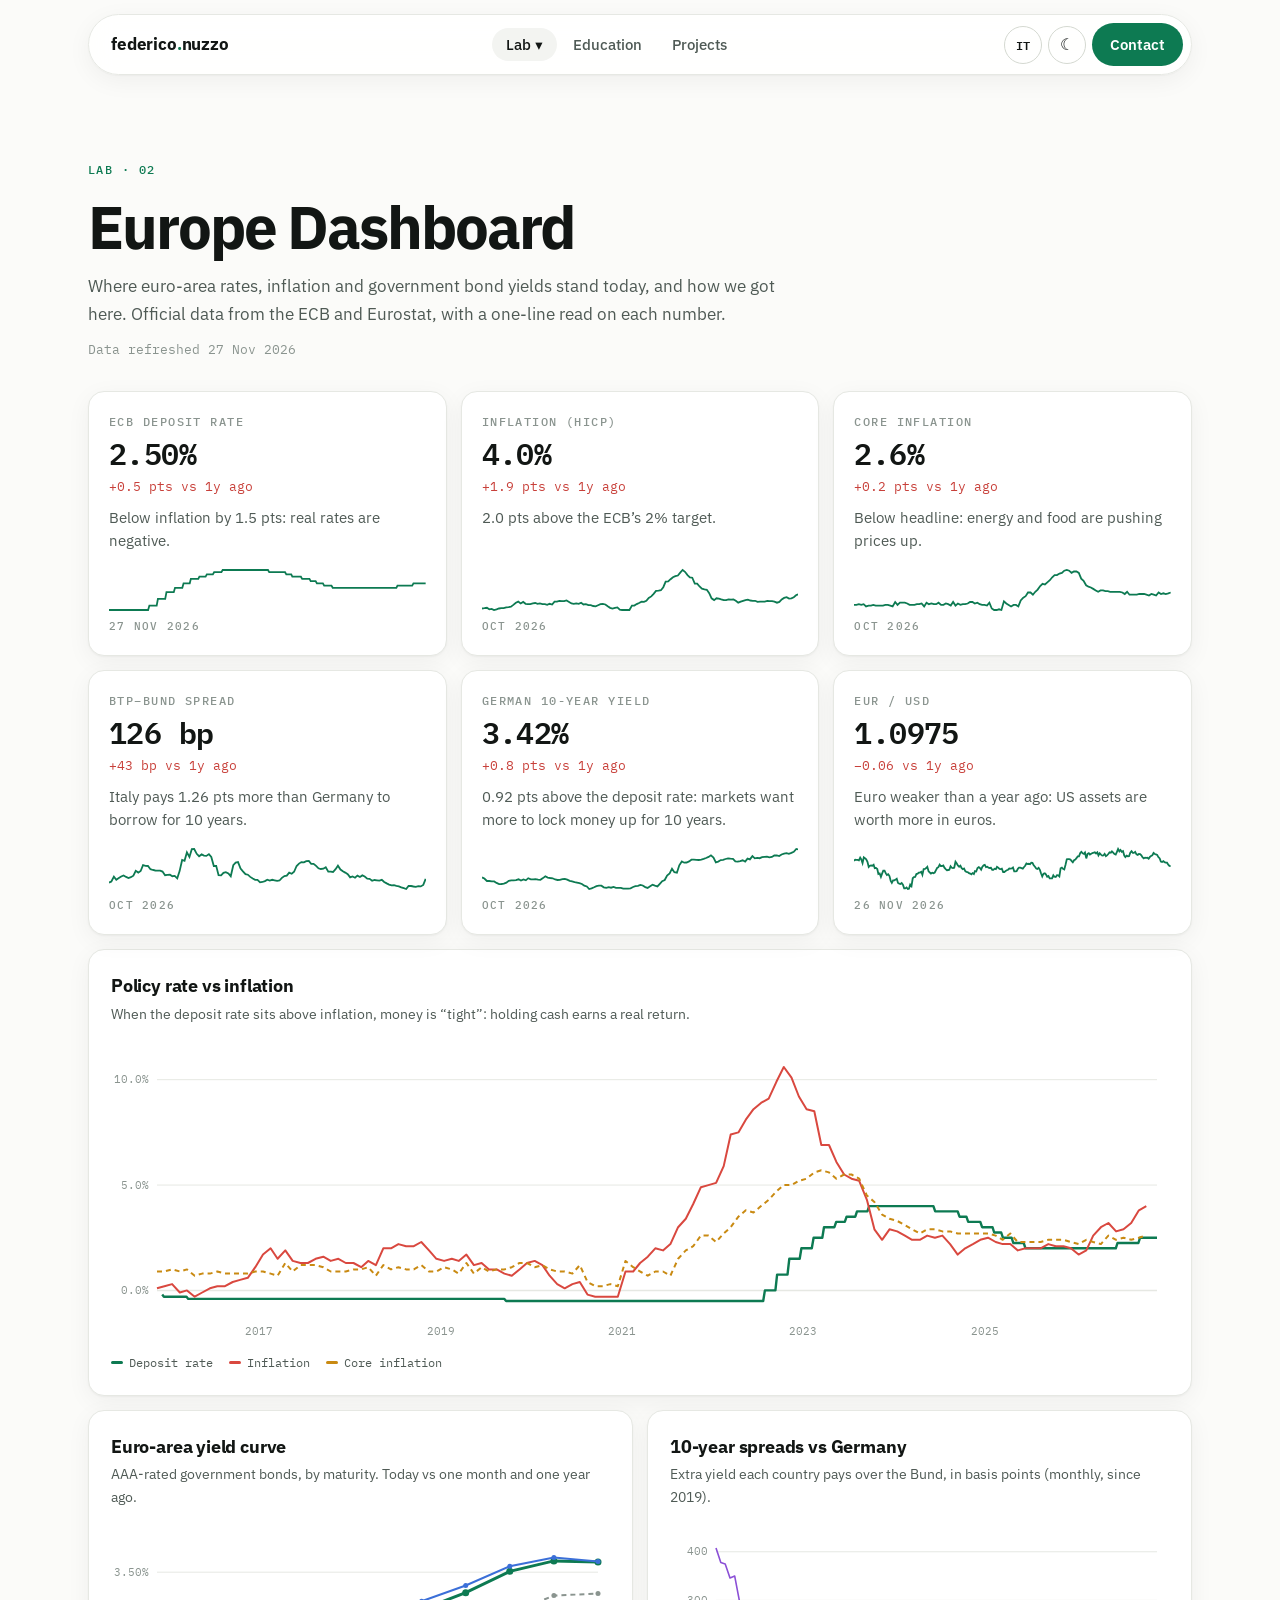
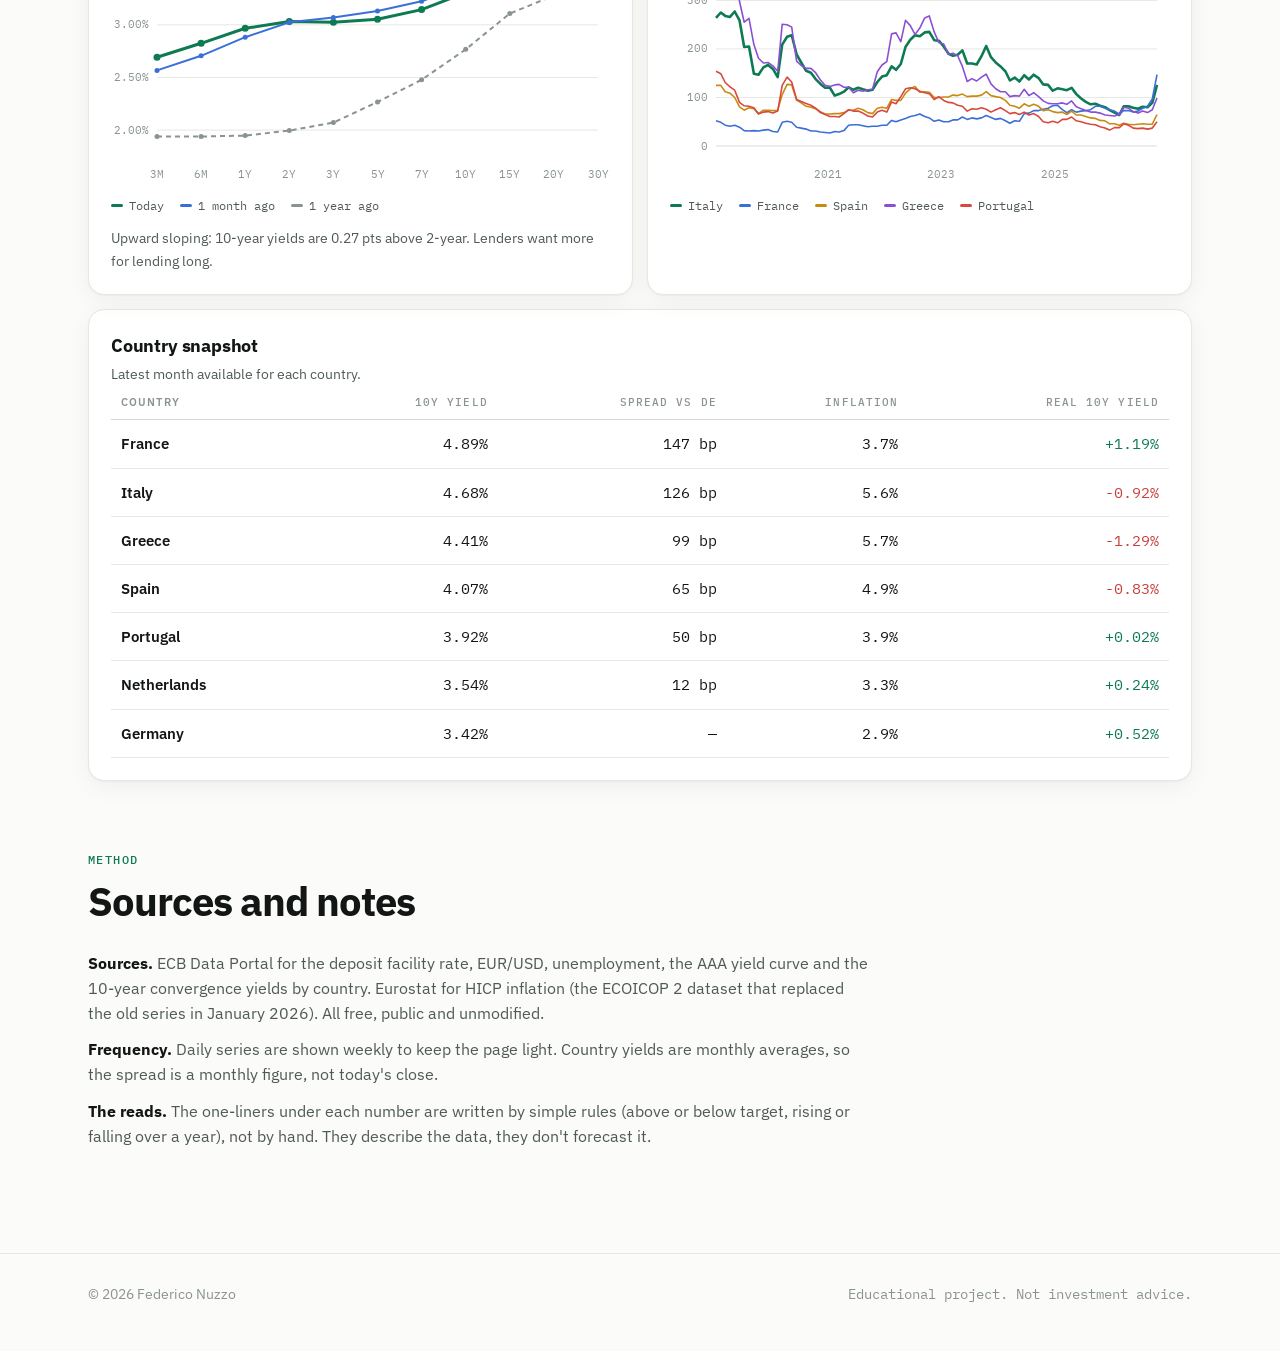
==== commit cab2ad7f: "Align top bar links Co-Authored-By: Claude Opus 5.5 <noreply@anthropic.com>" ====
--- a/europe.html
+++ b/europe.html
@@ -4,11 +4,11 @@
 <meta charset="utf-8">
 <meta name="viewport" content="width=device-width,initial-scale=1">
 <title>Europe Dashboard · Federico Nuzzo</title>
-<script src="assets/theme.js"></script>
-<script src="assets/i18n.js"></script>
+<script src="assets/theme.js?v=202611271523"></script>
+<script src="assets/i18n.js?v=202611271523"></script>
 <link rel="preconnect" href="https://fonts.googleapis.com"><link rel="preconnect" href="https://fonts.gstatic.com" crossorigin>
 <link href="https://fonts.googleapis.com/css2?family=IBM+Plex+Mono:wght@400;500;600&family=IBM+Plex+Sans:wght@400;500;600;700&display=swap" rel="stylesheet">
-<link rel="stylesheet" href="assets/style.css">
+<link rel="stylesheet" href="assets/style.css?v=202611271523">
 </head>
 <body>
 <nav class="nav"><div class="nav-in">
@@ -68,7 +68,7 @@
 
 <footer><div class="wrap"><span>© 2026 Federico Nuzzo</span><span class="mono">Educational project. Not investment advice.</span></div></footer>
 
-<script src="assets/charts.js"></script>
+<script src="assets/charts.js?v=202611271523"></script>
 <script>
 (async () => {
   const D = await (await fetch('data/europe.json')).json(), S = D.series, $ = id => document.getElementById(id);
--- a/assets/style.css
+++ b/assets/style.css
@@ -175,3 +175,5 @@
 .dd-menu{position:absolute;top:calc(100% + 10px);left:0;display:none;flex-direction:column;min-width:220px;padding:6px;background:var(--card);border:1px solid var(--line);border-radius:14px;box-shadow:0 8px 30px rgba(0,0,0,.12)}
 .dd:hover .dd-menu,.dd:focus-within .dd-menu{display:flex}
 .dd-menu a{display:block;white-space:nowrap}
+.nav-links{align-items:center}
+.nav-links a,.dd>a{display:inline-flex;align-items:center;line-height:1.2}
